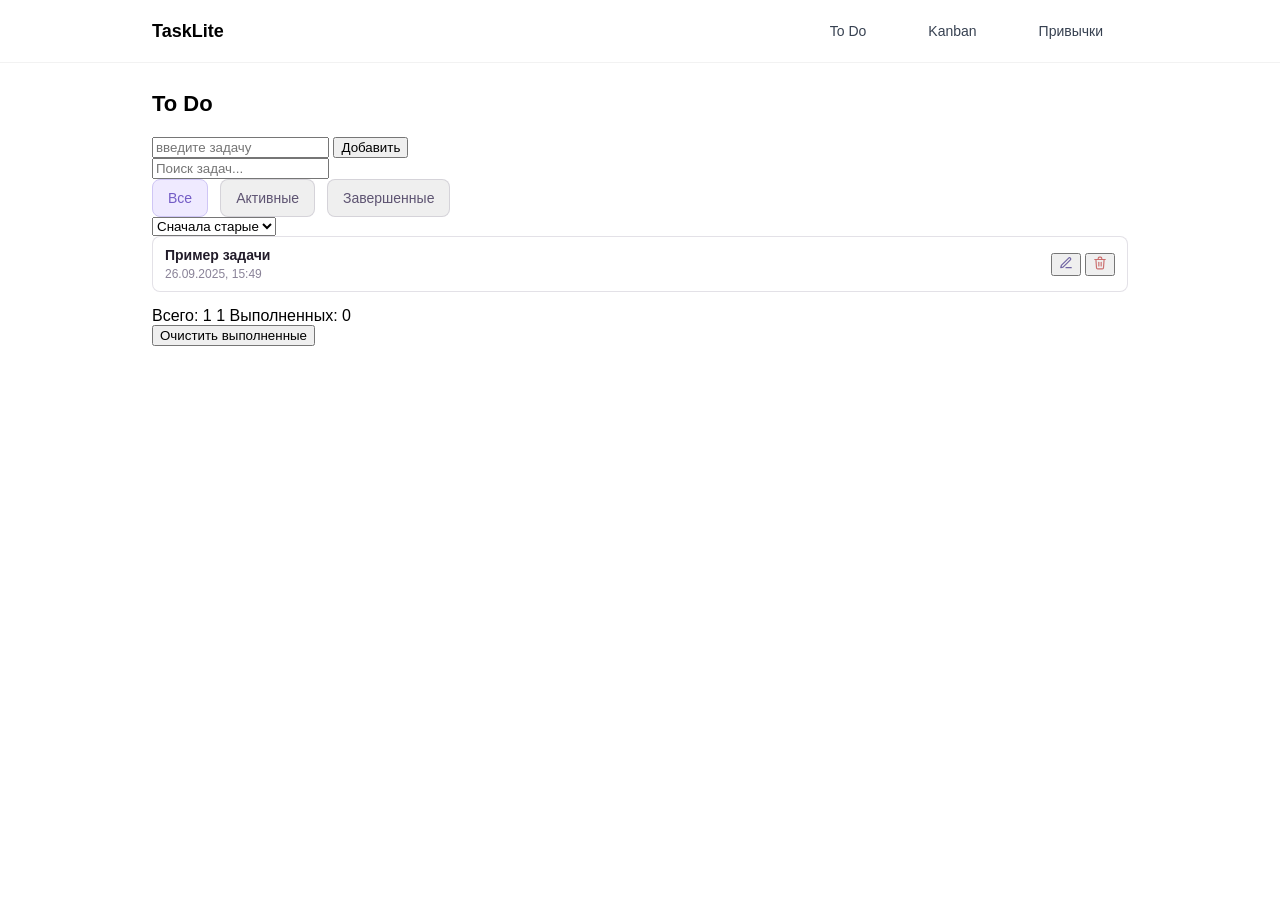
==== objects/Index.html @ 510a9640 "commit.1" ====
<!DOCTYPE html>
<html lang="ru">
  <head>
      <meta charset="utf-8">
      <meta name="viewport" content="width-device-width, initial-scale-1" />
      <title>TaskLite - To Do</title>
      <link rel="stylesheet" href="css/style.css" /> 
  </head>
  <body class="kanban">
      <header class="header">
         <div class="container header_container">
             <div class="header_title">TaskLite</div>
             <nav class="tabs">
                  <a href="index.html" class="tab">To Do</a>
                  <a href="kanban.html" class="tab active">Kanban</a>
                  <a href="habist.html" class="tab">Привычки</a>
             </nav>
         </div>
      </header>
      <main class="container">
        <h1 class="page-title">To Do</h1>
        <div class="form-add">
          <input class="form-add_input" type="text" placeholder="введите задачу" />
          <button class="form-add_button" type="button">Добавить</button>
          </div>
          <div class="toolbar">
           <input class="toolbar_search" type="text" placeholder="Поиск задач..." />
          <div class="tabs toolbar_tabs"> 
           <button class="tabs_item tabs_item--active" type="button">Все</button> 
           <button class="tabs_item" type="button">Активные</button>
           <button class="tabs_item" type="button">Завершенные</button>
          </div>
          <select class="toolbar_sort">
             <option>Сначала старые</option>
             <option>Сначала новые</option>
             <option>Название A→Z</option>
             <option>Название Z→A</option>
          </select>
        </div>
        <div class="task">
          <div class="task_content">
            <div class="task_title">Пример задачи</div>
              <div class="task_meta">26.09.2025, 15:49</div>   
          </div>
          <div class="task_actions">
            <button class="task_action task_action--edit">
              <svg class="task__icon" viewBox="0 0 24 24" width="14" height="14" fill="none" stroke="#6f64a3" stroke-width="2" stroke-linecap="round" stroke-linejoin="round"><path d="M12 20h9" /><path d="M16.5 3.5a2.121 2.121 0 0 1 3 3L7 19l-4 1 1-4L16.5 3.5z" /></svg>
            </button>
            <button class="task_action task_action-delete"><svg class="task__icon" viewBox="0 0 24 24" width="14 " height="14"fill="none" stroke="#cb6e6e" stroke-width="2" stroke-linecap="round" stroke-linejoin="round"> <polyline points="3 6 5 6 21 6" /> <path d="M19 6l-1 14a2 2 0 0 1-2 2H8a2 2 0 0 1-2-2L5 6" /><path d="M10 11v6" /><path d="M14 11v6" /><path d="M9 6V4a2 2 0 0 1 2-2h2a2 2 0 0 1 2 2v2" /> </svg>
            </button>
          </div>
        </div>
        <div class="footer-controls">
          <div class="footer-controls_counters">
            <span>Всего: 1</span>
            <span> 1</span>
            <span>Выполненных: 0</span>
          </div>
          <button class="button button-clear footer-controls_clear" type="button">
            Очистить выполненные
          </button>
        </div> 
      </main>
      <script scr="script.js"></script>
  </body>    
</html>
---- objects/css/style.css ----
/* ===== БАЗА: контейнеры, типографика =====*/
*{box-sizing: border-box;}
html, body{
    margin: 0;
    font-family: "Inter", sans-serif;
    height: 100%;
}
.container{
    max-width: 1024px;
    margin: 0 auto;
    padding: 0 24px;
}

/* Шапка */
.header{
    position: sticky;
    top: 0;
    z-index: 10;
    border-bottom: 1px solid rgba(0, 0, 0, 0.05);
    background: rgba(255, 255, 255, 0.65);
}
.header_container{
    display: flex;
    align-items: center;
    justify-content: space-between;
    padding-top: 14px;
    padding-bottom: 14px;
}
.header_title{
    font-size: 18px;
    font-weight: 700;
}
.tabs{
    display: flex;
    gap: 12px;
}
.tab{
    text-decoration: none;
    background-color: transparent;
    border: 1px solid transparent;
    border-radius: 8px;
    padding: 8px 24px;
    font-size: 14px;
    font-weight: 500;
    color: #374151;
    cursor: pointer;
}
.todo.tab.active{
    background: #e3ddf4;
    border: 1px solid rgba(126, 102, 205, 0.55);
    color: #7e66cd;
}
.todo{
    background:
    radial-gradient(1200px 900px at 20% 25%, #ebe6f5 0%, transparent 60%)
    radial-gradient(1200px 900px at 80% 35%, #f6eee4 0%, transparent 60%)
    radial-gradient(1200px 900px at 20% 25%, #e6eef6 0%, transparent 60%)
    linear-gradient(#f6f3f9, #fbfaf8);
    background-attachment: fixed;
}
.task{
    padding: 10px 12px;
    border: 1px solid rgba(30, 10, 60, 0.12);
    border-radius: 8px;
    background: #fff;
    margin-bottom: 15px;
    display: flex;
    align-items: center;
    justify-content: space-between;
    gap: 8px;
}
.task_title{
    font-size: 14px;
    font-weight: 700;
    margin-bottom: 4px;
    color: #221c2a;
}
.task_meta{
    font-size: 12px;
    color: #8a8398;
}
.task_actioms{
    display: flex;
    align-items: center;
    gap: 8px;
}
.page-title{
    font-size: 22px;
    font-weight: 600;
    margin: 28px 0 20px;
}
.tabs_item{
    padding: 10px 15px;
    border: 1px solid rgba(30, 10, 60, 0.12);
    border-radius: 8px;
    font-size: 14px;
    font-weight: 500;
    background: fff;
    color: #5e5472;
    cursor: pointer;
    transition: background .2s, color .2s, border-color .2s;
}
.tabs_item:hover{
    background: #f6f4ff;
    border-color: rgba(30, 10, 60, 0.2);
    color: #635cc6;
}
.tabs_item--active{
    background: #efeaff;
    border-color: #cfc6f5;
    color: #735cc6;
}
.tooldar_sort{
    padding: 10px 28px 10px 10px;
    font-size: 14px;
    border: 1px solid rgba(30, 10, 60, 0.12);
    border-radius: 8px;
    background: #fff;
    font-weight: 500;
    color: #5e5472;
}
.tasks_action:hover {
    background: #f6f4ff;
    border-color: rgba(30, 10, 60, 0.2);
    box-shadow: 0 6px 12px rgba(126, 102, 205, 0.18);
}
.task_action:focus-visible {
    outline: none;
    box-shadow: 0 0 0 3px rgba(126, 102, 205, 0.22);
}
.task_action:active {
    transform: translateY(1px);
}
.task_icon {
    width: 14px;
    height: 14px;
    display: block;
}
.input--error{
    border-color: #cb6ecb;
    box-shadow: 0 0 4px rgba(203, 110, 110, 0.3);
}
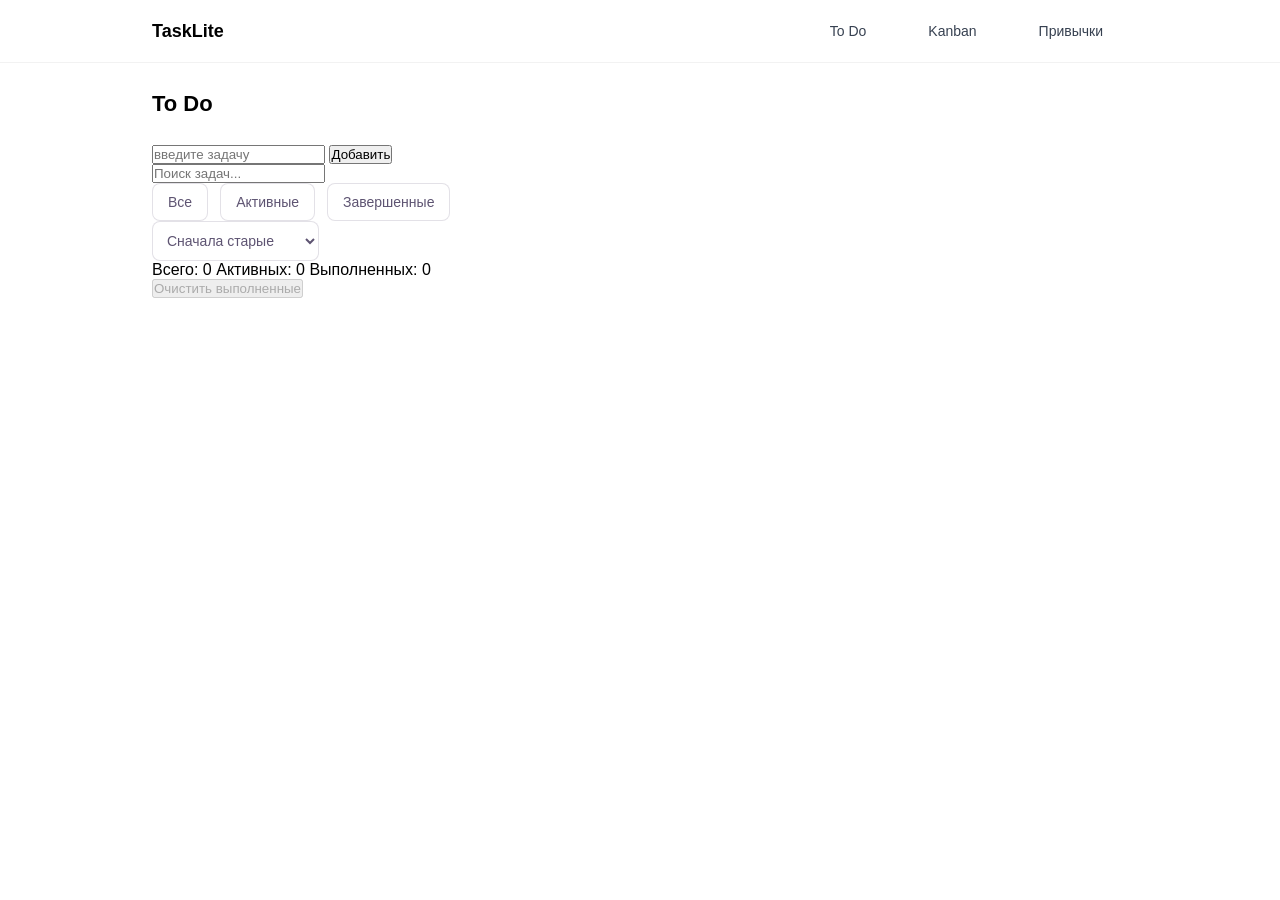
==== commit 21ff053d: "Предпоследний комит" ====
--- a/objects/Index.html
+++ b/objects/Index.html
@@ -4,7 +4,8 @@
       <meta charset="utf-8">
       <meta name="viewport" content="width-device-width, initial-scale-1" />
       <title>TaskLite - To Do</title>
-      <link rel="stylesheet" href="css/style.css" /> 
+      <link rel="stylesheet" href="css/style.css"/>
+      <link rel="stylesheet" href="css/media.css"/>  
   </head>
   <body class="kanban">
       <header class="header">
@@ -61,6 +62,6 @@
           </button>
         </div> 
       </main>
-      <script scr="script.js"></script>
+      <script src="script.js"></script>
   </body>    
 </html>
--- a/objects/css/style.css
+++ b/objects/css/style.css
@@ -139,4 +139,212 @@
 .input--error{
     border-color: #cb6ecb;
     box-shadow: 0 0 4px rgba(203, 110, 110, 0.3);
+}
+
+
+/* ====Сброс стилей ====*/
+* {
+    margin: 0;
+    padding: 0;
+}
+ul,
+ol {
+    list-style: none;
+}
+a {
+    text-decoration: none;
+    color: inherit;
+}
+img {
+    max-width: 100%;
+    height: auto;
+    display: block;
+}
+.header_logo{
+    display: inline-block;
+}
+.header_link{
+    display: inline-block;
+}
+.header_icon{
+    display: inline-block;
+}
+.card_wrapp{
+    background-color: #0b1919;
+    background-position: center;
+    background-repeat: no-repeat;
+    padding: 30px 16px;
+    width: 255px;
+    height: 180px;
+}
+/*--- модификатор первой карточки---*/
+.card--plant{
+    background-image: URL("/Images/new-house.svg");
+}
+.hero{
+    width: 1440px;
+    height: 550px;
+    background: linear-gradient(rgba(29,47,48,0,7),
+    rgba(29,47,0,7), url("/Images/new-house.svg") center/cover no-repeat)
+}
+
+
+
+
+
+
+.page-title{
+    font-size: 22px;
+    font-weight: 600;
+    margin: 28px 0 28px;
+}
+.tabs_item{
+    padding: 10px 15px;
+    border: 1px solid rgba(30, 10, 60, 0.12);
+    border-start-end-radius: 8px;
+    font-size: 14px;
+    font-weight: 500;
+    background: #fff;
+    color: #5e5472;
+    cursor: pointer;
+    transition: background .2s, color .2s, border-color .2s;
+}
+.tabs_item:hover{
+    background: #f6f4ff;
+    border-color: rgba(30, 10, 60, 0.2);
+    color: #735cc6;
+}
+.toolbar_sort{
+    padding: 10px 28px 10px 10px;
+    font-size: 14px;
+    border: 1px solid rgba(30, 10, 60, 0.12);
+    border-radius: 8px;
+    background: #fff;
+    font-weight: 500;
+    color: #5e5472;
+}
+.board{
+    display: flex;
+    gap: 28px;
+    justify-content: center;
+    align-items: flex-start;
+    max-width: 1200px;
+    margin: 0 auto;
+    padding: 20px;
+}
+.column{
+    background: rgba(255, 255, 255, 0.9);
+    backdrop-filter: blur(8px);
+    border: 1px solid rgba(0, 0, 0, 0.05);
+    border-radius: 16px;
+    width: 320px;
+    display: flex;
+    flex-direction: column;
+    box-shadow: 0 8px 24px rgba(0, 0, 0, 0.04);
+}
+.column_header{
+    display: flex;
+    justify-content: space-between;
+    align-items: center;
+    padding: 12px 16px 10px;
+    border-bottom: 1px solid rgba(0, 0, 0, 0.08);
+}
+.column_header h2{
+    font-size: 15px;
+    font-weight: 600;
+    padding-left: 8px;
+}
+.column-count{
+    font-size: 13px;
+    color: #64748b;
+}
+
+.column[data-status="todo"] .column_header h2{
+    border-left: 4px solid #3b82f6;
+}
+.column[data-status="in-progress"] .column_header h2{
+    border-left: 4px solid #eab308;
+}
+.column[data-status="done"] .column_header h2{
+    border-left: 4px solid #a78bfa;
+}
+
+.task-list{
+    display: flex;
+    flex-direction: column;
+    gap: 14px;
+    padding: 14px 16px;
+}
+.task.kanban{
+    background: #ffffff;
+    border: 1px solid rgba(0, 0, 0, 0.06);
+    border-radius: 10px;
+    padding: 16px 18px;
+    box-shadow: 0 2px 6px rgba(0, 0, 0, 0.04);
+    display: flex;
+    flex-direction: column;
+    gap: 10px;
+    align-items: flex-start;
+    transition: box-shadow 0.2s, transform 0.15s;
+    cursor: grab;
+}
+.task.kanban:hover{
+    transform: translateY(-1px);
+    box-shadow: 0 4px 12px rgba(0, 0, 0, 0.08);
+}
+.task_title{
+    font-size: 14px;
+    font-weight: 600;
+    color: #111827;
+    margin: 0;
+    line-height: 1.3;
+}
+.task_desc{
+    font-size: 13px;
+    color: #4b5563;
+    line-height: 1.45;
+    margin: 0;
+    word-wrap: break-word;
+    border-bottom: 1px solid rgba(0, 0, 0, 0.06);
+    padding-bottom: 10px;
+}
+.task_footer{
+    display: flex;
+    justify-content: space-between;
+    align-items: center;
+    width: 100%;
+}
+.task.kanban.dragging {
+  opacity: 0.6;
+  transform: scale(0.98);
+  cursor: grabbing;
+  box-shadow: 0 4px 14px rgba(0, 0, 0, 0.12);
+}
+.column.drag-over {
+   background: rgba(255, 255, 255, 0.95);
+   box-shadow: 0px 16px 32px 9px rgba(255, 255, 255, 0.2);
+   border-color: rgba(37, 99, 235, 0.3);
+   transition: box-shadow 0.2s, background 0.2s, border-color 0.2s;
+}
+.column.drag-over .column__header h2 {
+  border-left-color: #2563eb;
+}
+
+/* цвета для кнопок*/
+.task {
+  background-color: #fff9c4; 
+  border-left: 4px solid #fbc02d;
+  transition: background-color 0.2s;
+}
+
+/* Выполненная задача */
+.task--done {
+  background-color: #c8e6c9; 
+  border-left-color: #388e3c;
+  opacity: 0.8;
+}
+
+/* При наведении чуть темнее для обоих */
+.task:hover {
+  filter: brightness(0.98);
 }
--- a/objects/css/media.css
+++ b/objects/css/media.css
@@ -0,0 +1,80 @@
+@media(max-width: 1025px){
+    .container{
+        max-width: 1024px;
+        padding-left: 100px;
+        padding-right: 100px;
+    }
+    .cards{
+        display: flex;
+        overflow-x: auto;
+        scroll-snap-type: x mandatory;
+        gap: 16px;
+    }
+    .card{
+        flex: 0 0 100%; /* каждая карточка занимает всю ширину*/
+        scroll-snap-align: start; /* прилипает к краю при прокрутке*/
+    }
+    .artifacts_content{
+        flex-direction: column;
+    }
+}
+@media (max-width: 768px){
+    .container{
+        max-width: 768px;
+        padding-left: 50px;
+        padding-right: 50px;
+    }
+    .nav_list{
+        display: none;
+    }
+}
+@media (max-width: 430px){
+    .container{
+        max-width: 430px;
+        padding-left: 32px;
+        padding-right: 32px;
+    }
+    .hero_title{
+        font-size: 48px; /*вместо 60пх*/
+    }
+    .hero_decsr{
+        display: none;
+    }
+    .hero_conteiner{
+        padding-top: 50;
+        padding-bottom: 50px;
+    }
+    .hero{
+        margin-bottom: 60px; /* меньше воздуха между секциями*/
+    }
+    .support_title{
+        margin-bottom: 45px; /*заголовок ближе к форме*/
+    }
+    .pagination{
+        margin-top: 16px; /*чтобы небыло слишком далеко от карточек*/
+    }
+    .header_icons{
+        gap: 32px;
+    }
+    .artifacts_galarry{
+        width: 255px;
+        overflow-x: auto; /*горизонтальная прокрутка*/
+        overflow-y: hidden; /**вертикальная не нужна*/
+    }
+    .artefacts-gallary img{
+        display: block;
+        width: auto;
+        height: auto;
+        max-width: none;
+        max-height: none;
+    }
+    .support_descr{
+        display: none;
+    }
+    .support_input{
+        min-width: 255px;
+    }
+    .support_btn{
+        padding: 12px 17px;
+    }
+}
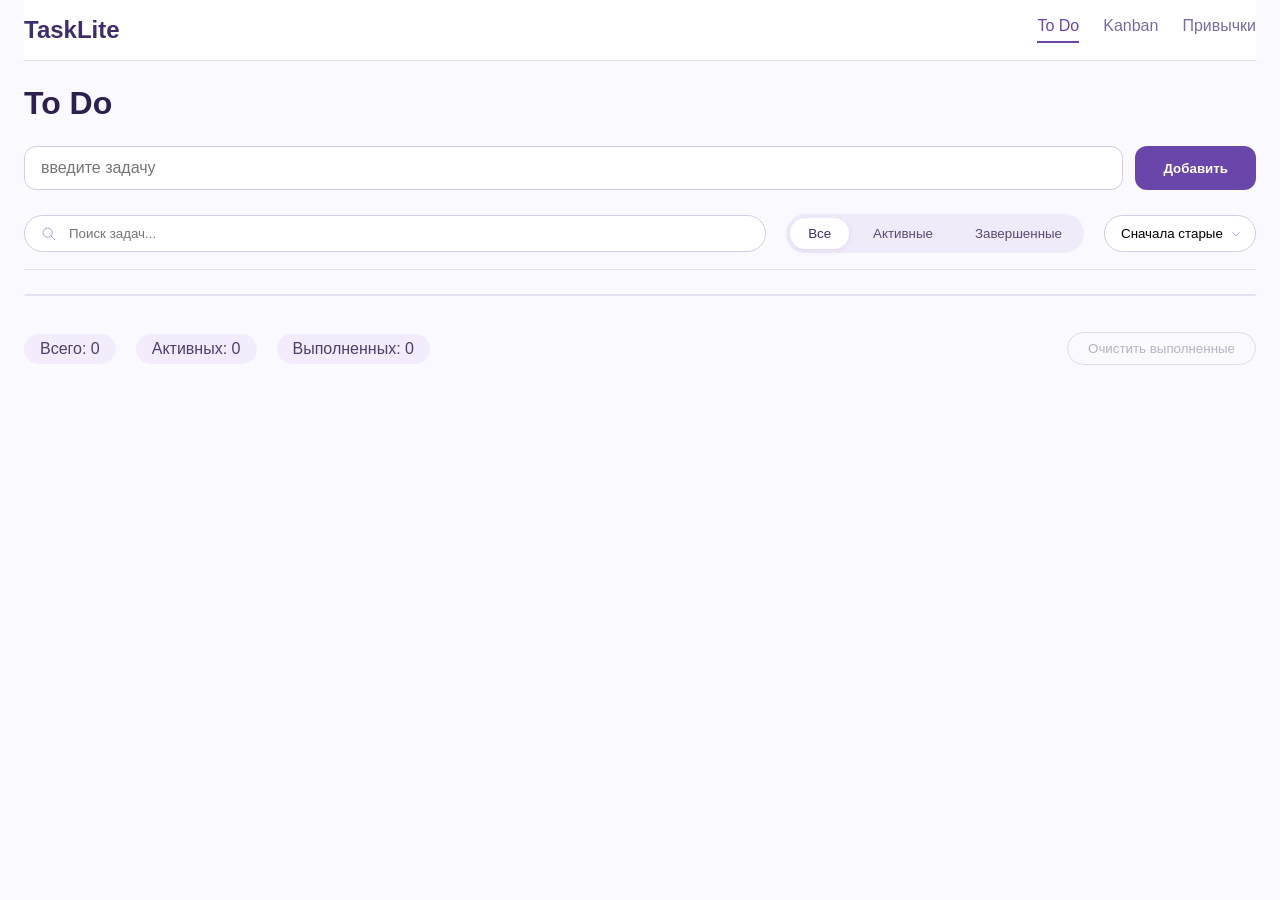
==== commit 0d7a4d7a: "Последний коммит" ====
--- a/objects/Index.html
+++ b/objects/Index.html
@@ -12,8 +12,8 @@
          <div class="container header_container">
              <div class="header_title">TaskLite</div>
              <nav class="tabs">
-                  <a href="index.html" class="tab">To Do</a>
-                  <a href="kanban.html" class="tab active">Kanban</a>
+                  <a href="index.html" class="tab active">To Do</a>
+                  <a href="kanban.html" class="tab">Kanban</a>
                   <a href="habist.html" class="tab">Привычки</a>
              </nav>
          </div>
--- a/objects/css/style.css
+++ b/objects/css/style.css
@@ -1,350 +1,214 @@
-/* ===== БАЗА: контейнеры, типографика =====*/
-*{box-sizing: border-box;}
-html, body{
-    margin: 0;
-    font-family: "Inter", sans-serif;
-    height: 100%;
-}
-.container{
-    max-width: 1024px;
-    margin: 0 auto;
-    padding: 0 24px;
+* {
+  box-sizing: border-box;
+  margin: 0;
+  padding: 0;
+}
+
+body {
+  font-family: 'Segoe UI', sans-serif;
+  background: #f9f9ff;
+  color: #1e1b2b;
+  margin: 0;
+  padding: 0 24px; /* небольшие отступы от краёв окна */
 }
 
 /* Шапка */
-.header{
-    position: sticky;
-    top: 0;
-    z-index: 10;
-    border-bottom: 1px solid rgba(0, 0, 0, 0.05);
-    background: rgba(255, 255, 255, 0.65);
-}
-.header_container{
-    display: flex;
-    align-items: center;
-    justify-content: space-between;
-    padding-top: 14px;
-    padding-bottom: 14px;
-}
-.header_title{
-    font-size: 18px;
-    font-weight: 700;
-}
-.tabs{
-    display: flex;
-    gap: 12px;
-}
-.tab{
-    text-decoration: none;
-    background-color: transparent;
-    border: 1px solid transparent;
-    border-radius: 8px;
-    padding: 8px 24px;
-    font-size: 14px;
-    font-weight: 500;
-    color: #374151;
-    cursor: pointer;
-}
-.todo.tab.active{
-    background: #e3ddf4;
-    border: 1px solid rgba(126, 102, 205, 0.55);
-    color: #7e66cd;
-}
-.todo{
-    background:
-    radial-gradient(1200px 900px at 20% 25%, #ebe6f5 0%, transparent 60%)
-    radial-gradient(1200px 900px at 80% 35%, #f6eee4 0%, transparent 60%)
-    radial-gradient(1200px 900px at 20% 25%, #e6eef6 0%, transparent 60%)
-    linear-gradient(#f6f3f9, #fbfaf8);
-    background-attachment: fixed;
-}
-.task{
-    padding: 10px 12px;
-    border: 1px solid rgba(30, 10, 60, 0.12);
-    border-radius: 8px;
-    background: #fff;
-    margin-bottom: 15px;
-    display: flex;
-    align-items: center;
-    justify-content: space-between;
-    gap: 8px;
-}
-.task_title{
-    font-size: 14px;
-    font-weight: 700;
-    margin-bottom: 4px;
-    color: #221c2a;
-}
-.task_meta{
-    font-size: 12px;
-    color: #8a8398;
-}
-.task_actioms{
-    display: flex;
-    align-items: center;
-    gap: 8px;
-}
-.page-title{
-    font-size: 22px;
-    font-weight: 600;
-    margin: 28px 0 20px;
-}
-.tabs_item{
-    padding: 10px 15px;
-    border: 1px solid rgba(30, 10, 60, 0.12);
-    border-radius: 8px;
-    font-size: 14px;
-    font-weight: 500;
-    background: fff;
-    color: #5e5472;
-    cursor: pointer;
-    transition: background .2s, color .2s, border-color .2s;
-}
-.tabs_item:hover{
-    background: #f6f4ff;
-    border-color: rgba(30, 10, 60, 0.2);
-    color: #635cc6;
-}
-.tabs_item--active{
-    background: #efeaff;
-    border-color: #cfc6f5;
-    color: #735cc6;
-}
-.tooldar_sort{
-    padding: 10px 28px 10px 10px;
-    font-size: 14px;
-    border: 1px solid rgba(30, 10, 60, 0.12);
-    border-radius: 8px;
-    background: #fff;
-    font-weight: 500;
-    color: #5e5472;
-}
-.tasks_action:hover {
-    background: #f6f4ff;
-    border-color: rgba(30, 10, 60, 0.2);
-    box-shadow: 0 6px 12px rgba(126, 102, 205, 0.18);
-}
-.task_action:focus-visible {
-    outline: none;
-    box-shadow: 0 0 0 3px rgba(126, 102, 205, 0.22);
-}
-.task_action:active {
-    transform: translateY(1px);
-}
-.task_icon {
-    width: 14px;
-    height: 14px;
-    display: block;
-}
-.input--error{
-    border-color: #cb6ecb;
-    box-shadow: 0 0 4px rgba(203, 110, 110, 0.3);
-}
-
-
-/* ====Сброс стилей ====*/
-* {
-    margin: 0;
-    padding: 0;
-}
-ul,
-ol {
-    list-style: none;
-}
-a {
-    text-decoration: none;
-    color: inherit;
-}
-img {
-    max-width: 100%;
-    height: auto;
-    display: block;
-}
-.header_logo{
-    display: inline-block;
-}
-.header_link{
-    display: inline-block;
-}
-.header_icon{
-    display: inline-block;
-}
-.card_wrapp{
-    background-color: #0b1919;
-    background-position: center;
-    background-repeat: no-repeat;
-    padding: 30px 16px;
-    width: 255px;
-    height: 180px;
-}
-/*--- модификатор первой карточки---*/
-.card--plant{
-    background-image: URL("/Images/new-house.svg");
-}
-.hero{
-    width: 1440px;
-    height: 550px;
-    background: linear-gradient(rgba(29,47,48,0,7),
-    rgba(29,47,0,7), url("/Images/new-house.svg") center/cover no-repeat)
-}
-
-
-
-
-
-
-.page-title{
-    font-size: 22px;
-    font-weight: 600;
-    margin: 28px 0 28px;
-}
-.tabs_item{
-    padding: 10px 15px;
-    border: 1px solid rgba(30, 10, 60, 0.12);
-    border-start-end-radius: 8px;
-    font-size: 14px;
-    font-weight: 500;
-    background: #fff;
-    color: #5e5472;
-    cursor: pointer;
-    transition: background .2s, color .2s, border-color .2s;
-}
-.tabs_item:hover{
-    background: #f6f4ff;
-    border-color: rgba(30, 10, 60, 0.2);
-    color: #735cc6;
-}
-.toolbar_sort{
-    padding: 10px 28px 10px 10px;
-    font-size: 14px;
-    border: 1px solid rgba(30, 10, 60, 0.12);
-    border-radius: 8px;
-    background: #fff;
-    font-weight: 500;
-    color: #5e5472;
-}
-.board{
-    display: flex;
-    gap: 28px;
-    justify-content: center;
-    align-items: flex-start;
-    max-width: 1200px;
-    margin: 0 auto;
-    padding: 20px;
-}
-.column{
-    background: rgba(255, 255, 255, 0.9);
-    backdrop-filter: blur(8px);
-    border: 1px solid rgba(0, 0, 0, 0.05);
-    border-radius: 16px;
-    width: 320px;
-    display: flex;
-    flex-direction: column;
-    box-shadow: 0 8px 24px rgba(0, 0, 0, 0.04);
-}
-.column_header{
-    display: flex;
-    justify-content: space-between;
-    align-items: center;
-    padding: 12px 16px 10px;
-    border-bottom: 1px solid rgba(0, 0, 0, 0.08);
-}
-.column_header h2{
-    font-size: 15px;
-    font-weight: 600;
-    padding-left: 8px;
-}
-.column-count{
-    font-size: 13px;
-    color: #64748b;
-}
-
-.column[data-status="todo"] .column_header h2{
-    border-left: 4px solid #3b82f6;
-}
-.column[data-status="in-progress"] .column_header h2{
-    border-left: 4px solid #eab308;
-}
-.column[data-status="done"] .column_header h2{
-    border-left: 4px solid #a78bfa;
-}
-
-.task-list{
-    display: flex;
-    flex-direction: column;
-    gap: 14px;
-    padding: 14px 16px;
-}
-.task.kanban{
-    background: #ffffff;
-    border: 1px solid rgba(0, 0, 0, 0.06);
-    border-radius: 10px;
-    padding: 16px 18px;
-    box-shadow: 0 2px 6px rgba(0, 0, 0, 0.04);
-    display: flex;
-    flex-direction: column;
-    gap: 10px;
-    align-items: flex-start;
-    transition: box-shadow 0.2s, transform 0.15s;
-    cursor: grab;
-}
-.task.kanban:hover{
-    transform: translateY(-1px);
-    box-shadow: 0 4px 12px rgba(0, 0, 0, 0.08);
-}
-.task_title{
-    font-size: 14px;
-    font-weight: 600;
-    color: #111827;
-    margin: 0;
-    line-height: 1.3;
-}
-.task_desc{
-    font-size: 13px;
-    color: #4b5563;
-    line-height: 1.45;
-    margin: 0;
-    word-wrap: break-word;
-    border-bottom: 1px solid rgba(0, 0, 0, 0.06);
-    padding-bottom: 10px;
-}
-.task_footer{
-    display: flex;
-    justify-content: space-between;
-    align-items: center;
-    width: 100%;
-}
-.task.kanban.dragging {
-  opacity: 0.6;
-  transform: scale(0.98);
-  cursor: grabbing;
-  box-shadow: 0 4px 14px rgba(0, 0, 0, 0.12);
-}
-.column.drag-over {
-   background: rgba(255, 255, 255, 0.95);
-   box-shadow: 0px 16px 32px 9px rgba(255, 255, 255, 0.2);
-   border-color: rgba(37, 99, 235, 0.3);
-   transition: box-shadow 0.2s, background 0.2s, border-color 0.2s;
-}
-.column.drag-over .column__header h2 {
-  border-left-color: #2563eb;
-}
-
-/* цвета для кнопок*/
+.header {
+  background: white;
+  border-bottom: 1px solid #e3dff0;
+  padding: 16px 0;
+  margin-bottom: 24px;
+}
+
+.header_container {
+  display: flex;
+  align-items: center;
+  justify-content: space-between;
+}
+
+.header_title {
+  font-size: 24px;
+  font-weight: 600;
+  color: #3e2c6b;
+}
+
+.tabs { display: flex; gap: 24px; }
+.tab {
+  text-decoration: none;
+  font-weight: 500;
+  color: #7b6c9e;
+  padding-bottom: 6px;
+  border-bottom: 2px solid transparent;
+}
+.tab.active {
+  color: #6a46aa;
+  border-bottom-color: #6a46aa;
+}
+
+/* Заголовок страницы */
+.page-title {
+  font-size: 32px;
+  font-weight: 700;
+  margin-bottom: 24px;
+  color: #2d1f4e;
+}
+
+/* Форма добавления */
+.form-add {
+  display: flex;
+  gap: 12px;
+  margin-bottom: 24px;
+}
+.form-add_input {
+  flex: 1;
+  padding: 12px 16px;
+  border: 1px solid #d4cce6;
+  border-radius: 12px;
+  background: white;
+  font-size: 16px;
+}
+.form-add_input:focus {
+  outline: none;
+  border-color: #8a6fc9;
+  box-shadow: 0 0 0 3px rgba(138,111,201,0.1);
+}
+.form-add_button {
+  padding: 12px 28px;
+  background: #6a46aa;
+  color: white;
+  font-weight: 600;
+  border: none;
+  border-radius: 12px;
+  cursor: pointer;
+}
+.form-add_button:hover { background: #5a3a94; }
+
+/* Панель инструментов */
+.toolbar {
+  display: flex;
+  flex-wrap: wrap;
+  align-items: center;
+  gap: 16px 20px;
+  margin-bottom: 24px;
+  padding-bottom: 16px;
+  border-bottom: 1px solid #e3dff0;
+}
+.toolbar_search {
+  flex: 2;
+  min-width: 200px;
+  padding: 10px 16px 10px 44px;
+  border: 1px solid #d4cce6;
+  border-radius: 30px;
+  background: white url('data:image/svg+xml;utf8,<svg xmlns="http://www.w3.org/2000/svg" width="16" height="16" viewBox="0 0 24 24" fill="none" stroke="%238a6fc9"><circle cx="10" cy="10" r="7"/><line x1="15" y1="15" x2="21" y2="21"/></svg>') no-repeat 16px center;
+}
+.toolbar_tabs {
+  display: flex;
+  gap: 6px;
+  background: #f0ebf9;
+  padding: 4px;
+  border-radius: 30px;
+}
+.tabs_item {
+  padding: 8px 18px;
+  border: none;
+  background: transparent;
+  font-weight: 500;
+  color: #5a4a72;
+  border-radius: 30px;
+  cursor: pointer;
+}
+.tabs_item--active {
+  background: white;
+  color: #3e2c6b;
+  box-shadow: 0 2px 6px rgba(106,70,170,0.1);
+}
+.toolbar_sort {
+  padding: 10px 32px 10px 16px;
+  border: 1px solid #d4cce6;
+  border-radius: 30px;
+  background: white url('data:image/svg+xml;utf8,<svg xmlns="http://www.w3.org/2000/svg" width="14" height="14" viewBox="0 0 24 24" fill="none" stroke="%236a46aa"><polyline points="6 9 12 15 18 9"/></svg>') no-repeat right 12px center;
+  appearance: none;
+}
+
+/* Список задач */
+.tasks {
+  background: white;
+  border: 1px solid #e7e0f5;
+  border-radius: 20px;
+  margin-bottom: 24px;
+}
 .task {
-  background-color: #fff9c4; 
-  border-left: 4px solid #fbc02d;
-  transition: background-color 0.2s;
-}
-
-/* Выполненная задача */
-.task--done {
-  background-color: #c8e6c9; 
-  border-left-color: #388e3c;
-  opacity: 0.8;
-}
-
-/* При наведении чуть темнее для обоих */
-.task:hover {
-  filter: brightness(0.98);
-}+  display: flex;
+  align-items: center;
+  justify-content: space-between;
+  padding: 16px 20px;
+  border-bottom: 1px solid #efe6fc;
+  transition: 0.2s;
+}
+.task:last-child { border-bottom: none; }
+.task:hover { background: #faf6ff; }
+.task_content { flex: 1; }
+.task_title {
+  font-size: 18px;
+  font-weight: 600;
+  color: #1e1b2b;
+  margin-bottom: 4px;
+}
+.task--done .task_title {
+  text-decoration: line-through;
+  color: #1e1b2b;
+}
+.task_meta {
+  font-size: 14px;
+  color: #7e72a3;
+}
+.task_actions {
+  display: flex;
+  gap: 12px;
+  margin-left: 16px;
+}
+.task_action {
+  background: none;
+  border: none;
+  padding: 6px;
+  border-radius: 8px;
+  cursor: pointer;
+}
+.task_action:hover { background: #eee5fd; }
+.task_action svg { width: 20px; height: 20px; }
+.task_action--edit svg { stroke: #6a46aa; }
+.task_action--delete svg { stroke: #cb6e6e; }
+
+/* Футер */
+.footer-controls {
+  display: flex;
+  align-items: center;
+  justify-content: space-between;
+  padding: 12px 0 30px;
+}
+.footer-controls_counters {
+  display: flex;
+  gap: 20px;
+  font-weight: 500;
+  color: #4d3e6b;
+}
+.footer-controls_counters span {
+  background: #f2ecfc;
+  padding: 6px 16px;
+  border-radius: 30px;
+}
+.button-clear {
+  background: transparent;
+  border: 1.5px solid #b9abd4;
+  padding: 8px 20px;
+  border-radius: 30px;
+  font-weight: 500;
+  color: #5a4a72;
+  cursor: pointer;
+}
+.button-clear:hover:not(:disabled) {
+  background: #f4efff;
+  border-color: #8a6fc9;
+}
+.button-clear:disabled { opacity: 0.4; cursor: not-allowed; }
+
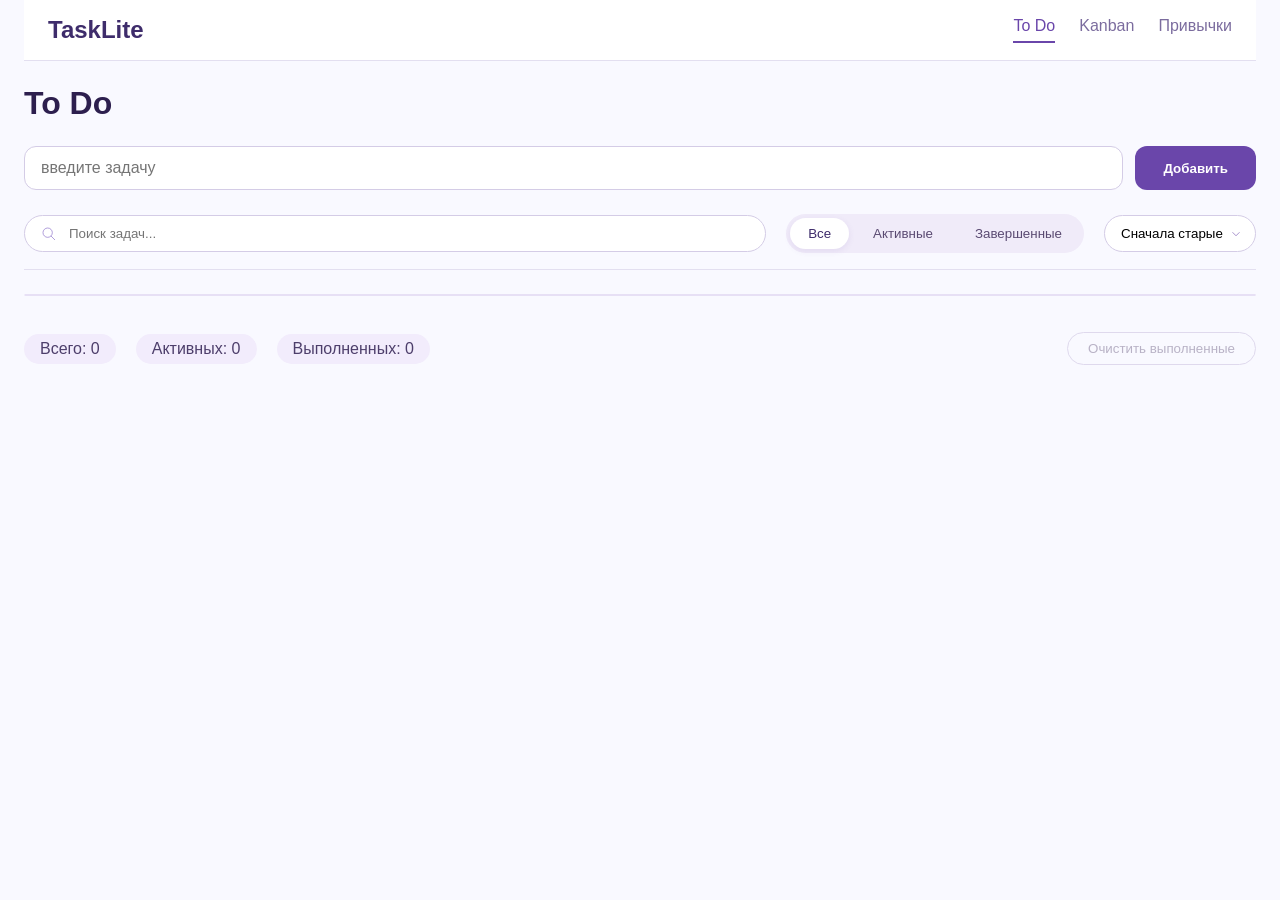
==== commit e6a3db98: "точно последнее обновление" ====
--- a/objects/Index.html
+++ b/objects/Index.html
@@ -9,14 +9,14 @@
   </head>
   <body class="kanban">
       <header class="header">
-         <div class="container header_container">
-             <div class="header_title">TaskLite</div>
-             <nav class="tabs">
-                  <a href="index.html" class="tab active">To Do</a>
-                  <a href="kanban.html" class="tab">Kanban</a>
-                  <a href="habist.html" class="tab">Привычки</a>
-             </nav>
-         </div>
+        <div class="container header_container">
+         <div class="header_title">TaskLite</div>
+         <nav class="tabs">
+         <a href="index.html" class="tab active">To Do</a>
+         <a href="kanban.html" class="tab">Kanban</a>
+         <a href="habits.html" class="tab">Привычки</a>
+         </nav>
+        </div>
       </header>
       <main class="container">
         <h1 class="page-title">To Do</h1>
--- a/objects/css/style.css
+++ b/objects/css/style.css
@@ -24,6 +24,9 @@
   display: flex;
   align-items: center;
   justify-content: space-between;
+  max-width: 1280px;
+  margin: 0 auto;
+  padding: 0 24px;
 }
 
 .header_title {
@@ -32,7 +35,11 @@
   color: #3e2c6b;
 }
 
-.tabs { display: flex; gap: 24px; }
+.tabs {
+  display: flex;
+  gap: 24px;
+}
+
 .tab {
   text-decoration: none;
   font-weight: 500;
@@ -40,9 +47,14 @@
   padding-bottom: 6px;
   border-bottom: 2px solid transparent;
 }
+
 .tab.active {
   color: #6a46aa;
   border-bottom-color: #6a46aa;
+}
+
+.tab:hover {
+  color: #6a46aa;
 }
 
 /* Заголовок страницы */
